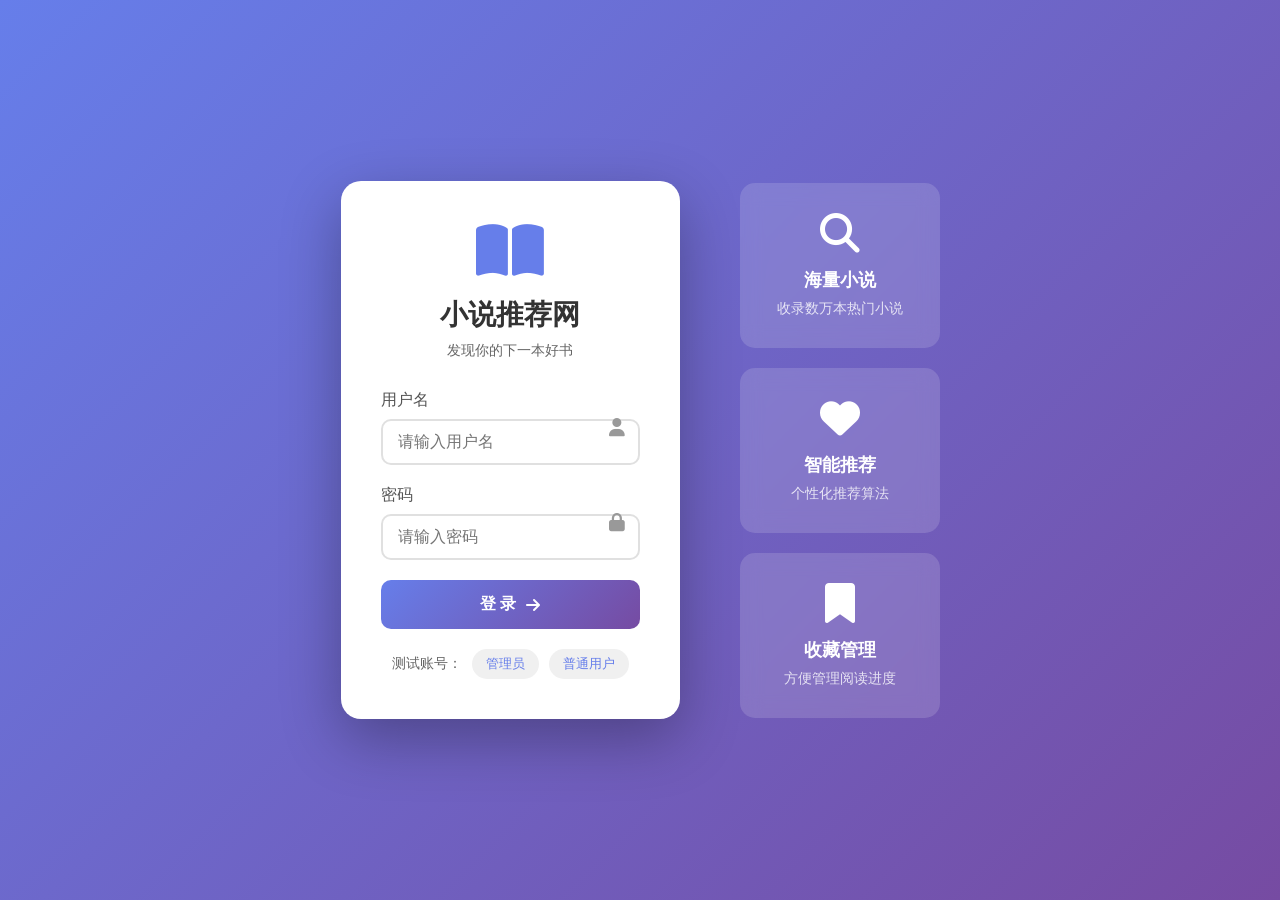
==== frontend/admin.html @ ff666b7a "图书推荐系统" ====
<!DOCTYPE html>
<html lang="zh-CN">
<head>
    <meta charset="UTF-8">
    <meta name="viewport" content="width=device-width, initial-scale=1.0">
    <title>小说推荐网 - 管理后台</title>
    <link rel="stylesheet" href="css/admin.css">
    <link href="https://cdnjs.cloudflare.com/ajax/libs/font-awesome/6.4.0/css/all.min.css" rel="stylesheet">
</head>
<body>
    <div class="admin-container">
        <aside class="sidebar">
            <div class="logo">
                <i class="fas fa-book-open"></i>
                <span>小说推荐网</span>
            </div>
            <nav class="sidebar-nav">
                <button class="nav-item active" data-page="books">
                    <i class="fas fa-book"></i>
                    <span>书籍管理</span>
                </button>
                <button class="nav-item" data-page="users">
                    <i class="fas fa-users"></i>
                    <span>用户管理</span>
                </button>
                <button class="nav-item" data-page="statistics">
                    <i class="fas fa-chart-bar"></i>
                    <span>数据统计</span>
                </button>
            </nav>
            <div class="sidebar-footer">
                <span id="adminName">管理员</span>
                <button class="logout-btn" onclick="logout()">退出</button>
            </div>
        </aside>

        <main class="main-panel">
            <header class="panel-header">
                <h1 id="pageTitle">书籍管理</h1>
                <div class="header-actions">
                    <button class="add-btn" id="addBtn" onclick="openAddModal()">
                        <i class="fas fa-plus"></i>
                        <span>新增</span>
                    </button>
                </div>
            </header>

            <div class="page-content">
                <div class="page active" id="books">
                    <div class="search-area">
                        <input type="text" id="bookSearch" placeholder="搜索书名或作者...">
                        <select id="bookStatusFilter">
                            <option value="">全部状态</option>
                            <option value="连载">连载中</option>
                            <option value="完结">已完结</option>
                        </select>
                        <button class="search-btn" onclick="searchBooks()">
                            <i class="fas fa-search"></i>
                        </button>
                    </div>
                    <table class="data-table">
                        <thead>
                            <tr>
                                <th>ID</th>
                                <th>书名</th>
                                <th>作者</th>
                                <th>状态</th>
                                <th>标签</th>
                                <th>操作</th>
                            </tr>
                        </thead>
                        <tbody id="booksTableBody"></tbody>
                    </table>
                    <div class="pagination" id="booksPagination"></div>
                </div>

                <div class="page" id="users">
                    <div class="search-area">
                        <input type="text" id="userSearch" placeholder="搜索用户名或手机号...">
                        <select id="userRoleFilter">
                            <option value="">全部角色</option>
                            <option value="admin">管理员</option>
                            <option value="user">普通用户</option>
                        </select>
                        <button class="search-btn" onclick="searchUsers()">
                            <i class="fas fa-search"></i>
                        </button>
                    </div>
                    <table class="data-table">
                        <thead>
                            <tr>
                                <th>ID</th>
                                <th>用户名</th>
                                <th>手机号</th>
                                <th>角色</th>
                                <th>创建时间</th>
                                <th>操作</th>
                            </tr>
                        </thead>
                        <tbody id="usersTableBody"></tbody>
                    </table>
                    <div class="pagination" id="usersPagination"></div>
                </div>

                <div class="page" id="statistics">
                    <div class="stats-grid">
                        <div class="stat-card">
                            <i class="fas fa-book"></i>
                            <div>
                                <span class="stat-value" id="statBooks">0</span>
                                <span class="stat-label">书籍总数</span>
                            </div>
                        </div>
                        <div class="stat-card">
                            <i class="fas fa-users"></i>
                            <div>
                                <span class="stat-value" id="statUsers">0</span>
                                <span class="stat-label">用户总数</span>
                            </div>
                        </div>
                        <div class="stat-card">
                            <i class="fas fa-star"></i>
                            <div>
                                <span class="stat-value" id="statFavorites">0</span>
                                <span class="stat-label">收藏总数</span>
                            </div>
                        </div>
                        <div class="stat-card">
                            <i class="fas fa-edit"></i>
                            <div>
                                <span class="stat-value" id="statSerializing">0</span>
                                <span class="stat-label">连载中</span>
                            </div>
                        </div>
                    </div>
                </div>
            </div>
        </main>
    </div>

    <div class="modal" id="bookModal">
        <div class="modal-content">
            <div class="modal-header">
                <h3 id="modalTitle">新增书籍</h3>
                <span class="close-modal" onclick="closeModal()">&times;</span>
            </div>
            <form id="bookForm">
                <div class="form-group">
                    <label>书名 *</label>
                    <input type="text" id="bookName" required>
                </div>
                <div class="form-group">
                    <label>作者 *</label>
                    <input type="text" id="bookAuthor" required>
                </div>
                <div class="form-group">
                    <label>状态</label>
                    <select id="bookStatus">
                        <option value="连载">连载</option>
                        <option value="完结">完结</option>
                    </select>
                </div>
                <div class="form-group">
                    <label>标签</label>
                    <input type="text" id="bookTags" placeholder="多个标签用逗号分隔">
                </div>
                <div class="form-group">
                    <label>简介</label>
                    <textarea id="bookIntro" rows="3"></textarea>
                </div>
                <div class="form-actions">
                    <button type="button" class="cancel-btn" onclick="closeModal()">取消</button>
                    <button type="submit" class="submit-btn">保存</button>
                </div>
            </form>
        </div>
    </div>

    <div class="modal" id="userModal">
        <div class="modal-content">
            <div class="modal-header">
                <h3 id="userModalTitle">新增用户</h3>
                <span class="close-modal" onclick="closeUserModal()">&times;</span>
            </div>
            <form id="userForm">
                <input type="hidden" id="userId">
                <div class="form-group">
                    <label>用户名 *</label>
                    <input type="text" id="userName" required>
                </div>
                <div class="form-group">
                    <label>手机号</label>
                    <input type="text" id="userPhone">
                </div>
                <div class="form-group">
                    <label>密码 *</label>
                    <input type="password" id="userPassword" required>
                </div>
                <div class="form-group">
                    <label>角色</label>
                    <select id="userRole">
                        <option value="user">普通用户</option>
                        <option value="admin">管理员</option>
                    </select>
                </div>
                <div class="form-actions">
                    <button type="button" class="cancel-btn" onclick="closeUserModal()">取消</button>
                    <button type="submit" class="submit-btn">保存</button>
                </div>
            </form>
        </div>
    </div>

    <script src="js/admin.js"></script>
</body>
</html>
---- frontend/css/admin.css ----
* {
    margin: 0;
    padding: 0;
    box-sizing: border-box;
}

body {
    font-family: 'Segoe UI', Tahoma, Geneva, Verdana, sans-serif;
    background: #f5f7fa;
    min-height: 100vh;
}

.admin-container {
    display: flex;
    height: 100vh;
}

.sidebar {
    width: 250px;
    background: linear-gradient(180deg, #1a1a2e 0%, #16213e 100%);
    color: white;
    display: flex;
    flex-direction: column;
}

.logo {
    padding: 25px;
    text-align: center;
    border-bottom: 1px solid rgba(255, 255, 255, 0.1);
    display: flex;
    align-items: center;
    justify-content: center;
    gap: 10px;
    font-size: 18px;
    font-weight: 600;
}

.logo i {
    font-size: 28px;
    color: #667eea;
}

.sidebar-nav {
    flex: 1;
    padding: 20px 0;
}

.nav-item {
    width: 100%;
    padding: 15px 25px;
    background: none;
    border: none;
    color: rgba(255, 255, 255, 0.7);
    cursor: pointer;
    text-align: left;
    transition: all 0.3s ease;
    display: flex;
    align-items: center;
    gap: 12px;
    font-size: 15px;
}

.nav-item:hover {
    background: rgba(255, 255, 255, 0.1);
    color: white;
}

.nav-item.active {
    background: #667eea;
    color: white;
}

.nav-item i {
    width: 20px;
}

.sidebar-footer {
    padding: 20px;
    border-top: 1px solid rgba(255, 255, 255, 0.1);
    text-align: center;
}

.sidebar-footer span {
    display: block;
    margin-bottom: 10px;
    font-size: 14px;
}

.logout-btn {
    background: rgba(255, 255, 255, 0.1);
    border: none;
    color: white;
    padding: 8px 20px;
    border-radius: 20px;
    cursor: pointer;
    font-size: 14px;
    transition: background 0.3s ease;
}

.logout-btn:hover {
    background: rgba(255, 255, 255, 0.2);
}

.main-panel {
    flex: 1;
    display: flex;
    flex-direction: column;
    overflow: auto;
}

.panel-header {
    background: white;
    padding: 20px 30px;
    display: flex;
    justify-content: space-between;
    align-items: center;
    box-shadow: 0 2px 8px rgba(0, 0, 0, 0.05);
}

.panel-header h1 {
    font-size: 24px;
    color: #333;
}

.header-actions {
    display: flex;
    gap: 10px;
}

.add-btn {
    background: #667eea;
    border: none;
    color: white;
    padding: 10px 20px;
    border-radius: 8px;
    cursor: pointer;
    font-size: 14px;
    font-weight: 500;
    transition: all 0.3s ease;
    display: flex;
    align-items: center;
    gap: 8px;
}

.add-btn:hover {
    background: #5a6fd6;
}

.page-content {
    flex: 1;
    padding: 25px 30px;
}

.page {
    display: none;
}

.page.active {
    display: block;
}

.search-area {
    display: flex;
    gap: 15px;
    margin-bottom: 20px;
    padding: 20px;
    background: white;
    border-radius: 10px;
    box-shadow: 0 2px 8px rgba(0, 0, 0, 0.05);
}

.search-area input {
    flex: 1;
    padding: 12px 15px;
    border: 2px solid #e0e0e0;
    border-radius: 8px;
    font-size: 14px;
    outline: none;
    transition: border-color 0.3s ease;
}

.search-area input:focus {
    border-color: #667eea;
}

.search-area select {
    padding: 12px 15px;
    border: 2px solid #e0e0e0;
    border-radius: 8px;
    font-size: 14px;
    outline: none;
    cursor: pointer;
}

.search-btn {
    background: #667eea;
    border: none;
    color: white;
    padding: 12px 20px;
    border-radius: 8px;
    cursor: pointer;
    transition: background 0.3s ease;
}

.search-btn:hover {
    background: #5a6fd6;
}

.data-table {
    width: 100%;
    border-collapse: collapse;
    background: white;
    border-radius: 10px;
    overflow: hidden;
    box-shadow: 0 2px 12px rgba(0, 0, 0, 0.08);
}

.data-table th,
.data-table td {
    padding: 14px 16px;
    text-align: left;
    border-bottom: 1px solid #f0f0f0;
}

.data-table th {
    background: #f8f9fa;
    font-weight: 600;
    color: #666;
    font-size: 14px;
}

.data-table tr:hover {
    background: #f8f9fa;
}

.data-table tr:last-child td {
    border-bottom: none;
}

.action-btns {
    display: flex;
    gap: 8px;
}

.action-btn {
    padding: 6px 12px;
    border: none;
    border-radius: 4px;
    cursor: pointer;
    font-size: 13px;
    transition: all 0.3s ease;
}

.edit-btn {
    background: #fff3cd;
    color: #856404;
}

.edit-btn:hover {
    background: #ffeeba;
}

.delete-btn {
    background: #fee2e2;
    color: #dc2626;
}

.delete-btn:hover {
    background: #fecaca;
}

.role-badge {
    padding: 4px 12px;
    border-radius: 20px;
    font-size: 12px;
    font-weight: 500;
}

.role-badge.admin {
    background: #d4edda;
    color: #155724;
}

.role-badge.user {
    background: #e8f4fd;
    color: #1e88e5;
}

.status-badge {
    padding: 4px 12px;
    border-radius: 20px;
    font-size: 12px;
    font-weight: 500;
}

.status-badge.serializing {
    background: #fff3cd;
    color: #856404;
}

.status-badge.completed {
    background: #d4edda;
    color: #155724;
}

.pagination {
    display: flex;
    justify-content: center;
    gap: 8px;
    margin-top: 20px;
}

.pagination button {
    padding: 8px 16px;
    border: 1px solid #e0e0e0;
    background: white;
    border-radius: 4px;
    cursor: pointer;
    transition: all 0.3s ease;
}

.pagination button:hover:not(:disabled) {
    background: #667eea;
    color: white;
    border-color: #667eea;
}

.pagination button.active {
    background: #667eea;
    color: white;
    border-color: #667eea;
}

.pagination button:disabled {
    opacity: 0.5;
    cursor: not-allowed;
}

.stats-grid {
    display: grid;
    grid-template-columns: repeat(auto-fill, minmax(250px, 1fr));
    gap: 20px;
}

.stat-card {
    background: white;
    padding: 30px;
    border-radius: 12px;
    box-shadow: 0 2px 12px rgba(0, 0, 0, 0.08);
    display: flex;
    align-items: center;
    gap: 20px;
}

.stat-card i {
    font-size: 40px;
    color: #667eea;
}

.stat-value {
    font-size: 32px;
    font-weight: 600;
    color: #333;
    display: block;
}

.stat-label {
    font-size: 14px;
    color: #999;
}

.modal {
    display: none;
    position: fixed;
    top: 0;
    left: 0;
    width: 100%;
    height: 100%;
    background: rgba(0, 0, 0, 0.5);
    justify-content: center;
    align-items: center;
    z-index: 1000;
}

.modal.show {
    display: flex;
}

.modal-content {
    background: white;
    border-radius: 12px;
    width: 90%;
    max-width: 500px;
    max-height: 90vh;
    overflow-y: auto;
    animation: modalSlide 0.3s ease;
}

@keyframes modalSlide {
    from {
        opacity: 0;
        transform: translateY(-20px);
    }
    to {
        opacity: 1;
        transform: translateY(0);
    }
}

.modal-header {
    display: flex;
    justify-content: space-between;
    align-items: center;
    padding: 20px;
    border-bottom: 1px solid #f0f0f0;
}

.modal-header h3 {
    font-size: 18px;
    color: #333;
}

.close-modal {
    font-size: 24px;
    cursor: pointer;
    color: #999;
    transition: color 0.3s ease;
}

.close-modal:hover {
    color: #333;
}

#bookForm, #userForm {
    padding: 20px;
}

.form-group {
    margin-bottom: 15px;
}

.form-group label {
    display: block;
    margin-bottom: 8px;
    color: #555;
    font-weight: 500;
}

.form-group input,
.form-group select,
.form-group textarea {
    width: 100%;
    padding: 12px;
    border: 2px solid #e0e0e0;
    border-radius: 8px;
    font-size: 14px;
    outline: none;
    transition: border-color 0.3s ease;
}

.form-group input:focus,
.form-group select:focus,
.form-group textarea:focus {
    border-color: #667eea;
}

.form-group textarea {
    resize: vertical;
}

.form-actions {
    display: flex;
    gap: 15px;
    margin-top: 25px;
}

.cancel-btn {
    flex: 1;
    padding: 12px;
    border: 2px solid #e0e0e0;
    background: white;
    color: #666;
    border-radius: 8px;
    cursor: pointer;
    font-size: 15px;
    font-weight: 500;
    transition: all 0.3s ease;
}

.cancel-btn:hover {
    background: #f8f9fa;
}

.submit-btn {
    flex: 2;
    padding: 12px;
    border: none;
    background: #667eea;
    color: white;
    border-radius: 8px;
    cursor: pointer;
    font-size: 15px;
    font-weight: 500;
    transition: background 0.3s ease;
}

.submit-btn:hover {
    background: #5a6fd6;
}

@media (max-width: 768px) {
    .admin-container {
        flex-direction: column;
    }
    
    .sidebar {
        width: 100%;
        flex-direction: row;
        flex-wrap: wrap;
        padding: 10px;
    }
    
    .logo {
        border-bottom: none;
        padding: 10px 20px;
        border-right: 1px solid rgba(255, 255, 255, 0.1);
    }
    
    .sidebar-nav {
        display: flex;
        padding: 0;
    }
    
    .nav-item {
        padding: 10px 15px;
    }
    
    .sidebar-footer {
        border-top: none;
        padding: 10px;
    }
    
    .search-area {
        flex-direction: column;
    }
    
    .data-table {
        overflow-x: auto;
    }
    
    .stats-grid {
        grid-template-columns: repeat(2, 1fr);
    }
}
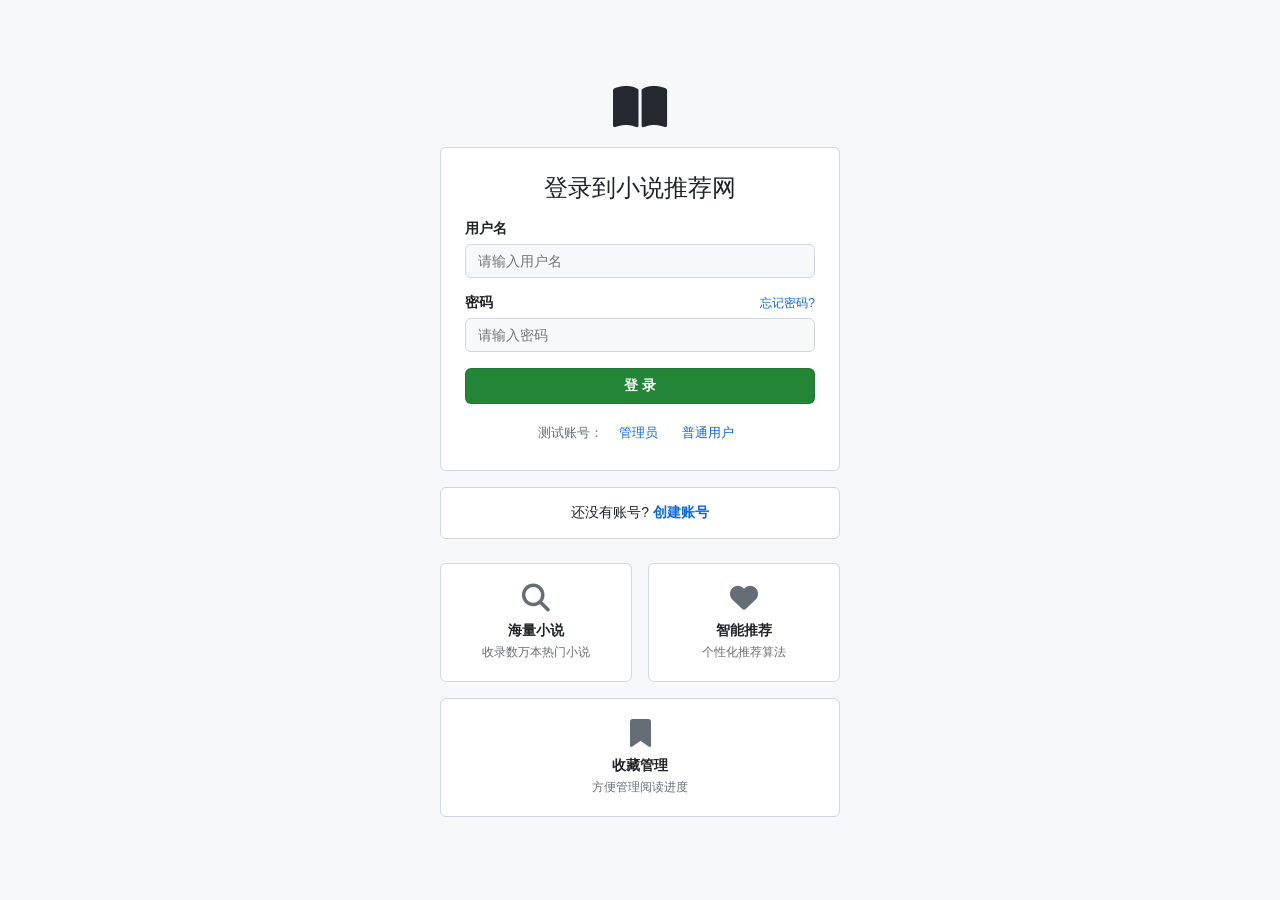
==== commit d6e63631: "优化" ====
--- a/frontend/admin.html
+++ b/frontend/admin.html
@@ -8,47 +8,73 @@
     <link href="https://cdnjs.cloudflare.com/ajax/libs/font-awesome/6.4.0/css/all.min.css" rel="stylesheet">
 </head>
 <body>
+    <header class="admin-header">
+        <div class="header-left">
+            <a href="/" class="logo">
+                <i class="fas fa-book-open"></i>
+                <span>小说推荐网</span>
+            </a>
+            <span class="header-divider">/</span>
+            <span class="header-title">管理后台</span>
+        </div>
+        <div class="header-right">
+            <a href="/home" class="header-link"><i class="fas fa-home"></i> 前台首页</a>
+            <div class="user-dropdown">
+                <span id="adminName" class="username">管理员</span>
+                <i class="fas fa-caret-down"></i>
+                <div class="dropdown-menu">
+                    <a href="#" onclick="logout()"><i class="fas fa-sign-out-alt"></i> 退出登录</a>
+                </div>
+            </div>
+        </div>
+    </header>
+
     <div class="admin-container">
         <aside class="sidebar">
-            <div class="logo">
-                <i class="fas fa-book-open"></i>
-                <span>小说推荐网</span>
-            </div>
             <nav class="sidebar-nav">
-                <button class="nav-item active" data-page="books">
-                    <i class="fas fa-book"></i>
-                    <span>书籍管理</span>
-                </button>
-                <button class="nav-item" data-page="users">
-                    <i class="fas fa-users"></i>
-                    <span>用户管理</span>
-                </button>
-                <button class="nav-item" data-page="statistics">
-                    <i class="fas fa-chart-bar"></i>
-                    <span>数据统计</span>
-                </button>
+                <div class="nav-section">
+                    <h3 class="nav-section-title">数据管理</h3>
+                    <button class="nav-item active" data-page="books">
+                        <i class="fas fa-book"></i>
+                        <span>书籍管理</span>
+                    </button>
+                    <button class="nav-item" data-page="users">
+                        <i class="fas fa-users"></i>
+                        <span>用户管理</span>
+                    </button>
+                </div>
+                <div class="nav-section">
+                    <h3 class="nav-section-title">系统工具</h3>
+                    <button class="nav-item" data-page="statistics">
+                        <i class="fas fa-chart-bar"></i>
+                        <span>数据统计</span>
+                    </button>
+                    <button class="nav-item" data-page="spider">
+                        <i class="fas fa-spider"></i>
+                        <span>爬虫工具</span>
+                    </button>
+                </div>
             </nav>
-            <div class="sidebar-footer">
-                <span id="adminName">管理员</span>
-                <button class="logout-btn" onclick="logout()">退出</button>
-            </div>
         </aside>
 
         <main class="main-panel">
-            <header class="panel-header">
-                <h1 id="pageTitle">书籍管理</h1>
-                <div class="header-actions">
-                    <button class="add-btn" id="addBtn" onclick="openAddModal()">
-                        <i class="fas fa-plus"></i>
-                        <span>新增</span>
-                    </button>
-                </div>
-            </header>
-
             <div class="page-content">
                 <div class="page active" id="books">
+                    <div class="page-header">
+                        <div class="page-title">
+                            <h2>书籍管理</h2>
+                            <p class="page-desc">管理系统中的所有书籍数据</p>
+                        </div>
+                        <button class="add-btn" id="addBtn" onclick="openAddModal()">
+                            <i class="fas fa-plus"></i>
+                            <span>新增书籍</span>
+                        </button>
+                    </div>
                     <div class="search-area">
-                        <input type="text" id="bookSearch" placeholder="搜索书名或作者...">
+                        <div class="search-input-wrapper">
+                            <i class="fas fa-search"></i>
+                            <input type="text" id="bookSearch" placeholder="搜索书名或作者...">
+                        </div>
                         <select id="bookStatusFilter">
                             <option value="">全部状态</option>
                             <option value="连载">连载中</option>
@@ -56,27 +82,43 @@
                         </select>
                         <button class="search-btn" onclick="searchBooks()">
                             <i class="fas fa-search"></i>
+                            搜索
                         </button>
                     </div>
-                    <table class="data-table">
-                        <thead>
-                            <tr>
-                                <th>ID</th>
-                                <th>书名</th>
-                                <th>作者</th>
-                                <th>状态</th>
-                                <th>标签</th>
-                                <th>操作</th>
-                            </tr>
-                        </thead>
-                        <tbody id="booksTableBody"></tbody>
-                    </table>
+                    <div class="table-wrapper">
+                        <table class="data-table">
+                            <thead>
+                                <tr>
+                                    <th>ID</th>
+                                    <th>书名</th>
+                                    <th>作者</th>
+                                    <th>状态</th>
+                                    <th>标签</th>
+                                    <th>操作</th>
+                                </tr>
+                            </thead>
+                            <tbody id="booksTableBody"></tbody>
+                        </table>
+                    </div>
                     <div class="pagination" id="booksPagination"></div>
                 </div>
 
                 <div class="page" id="users">
+                    <div class="page-header">
+                        <div class="page-title">
+                            <h2>用户管理</h2>
+                            <p class="page-desc">管理系统中的所有用户</p>
+                        </div>
+                        <button class="add-btn" onclick="openUserModal()">
+                            <i class="fas fa-plus"></i>
+                            <span>新增用户</span>
+                        </button>
+                    </div>
                     <div class="search-area">
-                        <input type="text" id="userSearch" placeholder="搜索用户名或手机号...">
+                        <div class="search-input-wrapper">
+                            <i class="fas fa-search"></i>
+                            <input type="text" id="userSearch" placeholder="搜索用户名或手机号...">
+                        </div>
                         <select id="userRoleFilter">
                             <option value="">全部角色</option>
                             <option value="admin">管理员</option>
@@ -84,52 +126,116 @@
                         </select>
                         <button class="search-btn" onclick="searchUsers()">
                             <i class="fas fa-search"></i>
+                            搜索
                         </button>
                     </div>
-                    <table class="data-table">
-                        <thead>
-                            <tr>
-                                <th>ID</th>
-                                <th>用户名</th>
-                                <th>手机号</th>
-                                <th>角色</th>
-                                <th>创建时间</th>
-                                <th>操作</th>
-                            </tr>
-                        </thead>
-                        <tbody id="usersTableBody"></tbody>
-                    </table>
+                    <div class="table-wrapper">
+                        <table class="data-table">
+                            <thead>
+                                <tr>
+                                    <th>ID</th>
+                                    <th>用户名</th>
+                                    <th>手机号</th>
+                                    <th>角色</th>
+                                    <th>创建时间</th>
+                                    <th>操作</th>
+                                </tr>
+                            </thead>
+                            <tbody id="usersTableBody"></tbody>
+                        </table>
+                    </div>
                     <div class="pagination" id="usersPagination"></div>
                 </div>
 
                 <div class="page" id="statistics">
+                    <div class="page-header">
+                        <div class="page-title">
+                            <h2>数据统计</h2>
+                            <p class="page-desc">系统数据概览</p>
+                        </div>
+                    </div>
                     <div class="stats-grid">
-                        <div class="stat-card">
-                            <i class="fas fa-book"></i>
-                            <div>
-                                <span class="stat-value" id="statBooks">0</span>
-                                <span class="stat-label">书籍总数</span>
-                            </div>
-                        </div>
-                        <div class="stat-card">
-                            <i class="fas fa-users"></i>
-                            <div>
-                                <span class="stat-value" id="statUsers">0</span>
-                                <span class="stat-label">用户总数</span>
-                            </div>
-                        </div>
-                        <div class="stat-card">
-                            <i class="fas fa-star"></i>
-                            <div>
-                                <span class="stat-value" id="statFavorites">0</span>
-                                <span class="stat-label">收藏总数</span>
-                            </div>
-                        </div>
-                        <div class="stat-card">
-                            <i class="fas fa-edit"></i>
-                            <div>
-                                <span class="stat-value" id="statSerializing">0</span>
-                                <span class="stat-label">连载中</span>
+                        <div class="stats-card">
+                            <div class="stats-icon"><i class="fas fa-book"></i></div>
+                            <div class="stats-info">
+                                <span class="stats-value" id="statBooks">0</span>
+                                <span class="stats-label">书籍总数</span>
+                            </div>
+                        </div>
+                        <div class="stats-card">
+                            <div class="stats-icon"><i class="fas fa-users"></i></div>
+                            <div class="stats-info">
+                                <span class="stats-value" id="statUsers">0</span>
+                                <span class="stats-label">用户总数</span>
+                            </div>
+                        </div>
+                        <div class="stats-card">
+                            <div class="stats-icon"><i class="fas fa-edit"></i></div>
+                            <div class="stats-info">
+                                <span class="stats-value" id="statSerializing">0</span>
+                                <span class="stats-label">连载中</span>
+                            </div>
+                        </div>
+                    </div>
+                </div>
+
+                <div class="page" id="spider">
+                    <div class="page-header">
+                        <div class="page-title">
+                            <h2>爬虫工具</h2>
+                            <p class="page-desc">起点月票榜数据爬取</p>
+                        </div>
+                    </div>
+                    <div class="spider-layout">
+                        <div class="spider-config">
+                            <div class="spider-inputs">
+                                <div class="spider-field">
+                                    <label>爬取页码</label>
+                                    <div class="page-range">
+                                        <input type="number" id="spiderPageStart" value="1" min="1" max="50">
+                                        <span>至</span>
+                                        <input type="number" id="spiderPageEnd" value="1" min="1" max="50">
+                                        <span class="estimate">每页20本，共 <b id="spiderEstimate">20</b> 本</span>
+                                    </div>
+                                </div>
+                                <div class="spider-field">
+                                    <label class="checkbox-label">
+                                        <input type="checkbox" id="spiderAutoSave" checked>
+                                        爬取后自动保存到书籍库
+                                    </label>
+                                </div>
+                                <div class="spider-actions">
+                                    <button class="spider-run-btn" onclick="runQidianSpider()">
+                                        <i class="fas fa-play"></i> 开始爬取
+                                    </button>
+                                    <button class="spider-clear-btn" onclick="clearSpider()">
+                                        <i class="fas fa-eraser"></i> 清空结果
+                                    </button>
+                                </div>
+                            </div>
+                        </div>
+                        <div class="spider-status" id="spiderStatus" style="display:none;">
+                            <i class="fas fa-spinner fa-spin"></i>
+                            <span id="spiderStatusText"></span>
+                        </div>
+                        <div class="spider-results" id="spiderResults" style="display:none;">
+                            <div class="spider-results-header">
+                                <h4>爬取结果（共 <span id="spiderCount">0</span> 本）</h4>
+                            </div>
+                            <div class="spider-table-wrapper">
+                                <table class="data-table">
+                                    <thead>
+                                        <tr>
+                                            <th>排名</th>
+                                            <th>书名</th>
+                                            <th>作者</th>
+                                            <th>状态</th>
+                                            <th>标签</th>
+                                            <th>简介</th>
+                                        </tr>
+                                    </thead>
+                                    <tbody id="spiderTableBody"></tbody>
+                                </table>
                             </div>
                         </div>
                     </div>
@@ -138,35 +244,80 @@
         </main>
     </div>
 
+    <!-- Detail Modal -->
+    <div class="modal" id="detailModal">
+        <div class="modal-overlay" onclick="closeDetailModal()"></div>
+        <div class="modal-content">
+            <div class="modal-header">
+                <h3 id="detailModalTitle">书籍详情</h3>
+                <button class="modal-close" onclick="closeDetailModal()">&times;</button>
+            </div>
+            <div class="modal-body">
+                <div class="detail-info">
+                    <div class="info-row">
+                        <span class="info-label">作者</span>
+                        <span class="info-value" id="detailAuthor"></span>
+                    </div>
+                    <div class="info-row">
+                        <span class="info-label">状态</span>
+                        <span class="info-value">
+                            <span id="detailStatus" class="status"></span>
+                        </span>
+                    </div>
+                    <div class="info-row">
+                        <span class="info-label">标签</span>
+                        <span class="info-value">
+                            <div id="detailTags" class="tags-list"></div>
+                        </span>
+                    </div>
+                    <div class="info-row">
+                        <span class="info-label">简介</span>
+                        <span class="info-value">
+                            <p id="detailIntro" class="intro-text"></p>
+                        </span>
+                    </div>
+                </div>
+            </div>
+        </div>
+    </div>
+
+    <!-- Book Modal -->
     <div class="modal" id="bookModal">
+        <div class="modal-overlay" onclick="closeModal()"></div>
         <div class="modal-content">
             <div class="modal-header">
                 <h3 id="modalTitle">新增书籍</h3>
-                <span class="close-modal" onclick="closeModal()">&times;</span>
+                <button class="modal-close" onclick="closeModal()">&times;</button>
             </div>
             <form id="bookForm">
-                <div class="form-group">
-                    <label>书名 *</label>
-                    <input type="text" id="bookName" required>
-                </div>
-                <div class="form-group">
-                    <label>作者 *</label>
-                    <input type="text" id="bookAuthor" required>
-                </div>
-                <div class="form-group">
-                    <label>状态</label>
-                    <select id="bookStatus">
-                        <option value="连载">连载</option>
-                        <option value="完结">完结</option>
-                    </select>
-                </div>
-                <div class="form-group">
-                    <label>标签</label>
-                    <input type="text" id="bookTags" placeholder="多个标签用逗号分隔">
-                </div>
-                <div class="form-group">
-                    <label>简介</label>
-                    <textarea id="bookIntro" rows="3"></textarea>
+                <div class="form-body">
+                    <div class="form-group">
+                        <label>书名 *</label>
+                        <input type="text" id="bookName" required>
+                    </div>
+                    <div class="form-group">
+                        <label>作者 *</label>
+                        <input type="text" id="bookAuthor" required>
+                    </div>
+                    <div class="form-group">
+                        <label>状态</label>
+                        <select id="bookStatus">
+                            <option value="连载">连载</option>
+                            <option value="完结">完结</option>
+                        </select>
+                    </div>
+                    <div class="form-group">
+                        <label>标签</label>
+                        <div id="tagsContainer" class="tags-container"></div>
+                        <div class="tag-input-group">
+                            <input type="text" id="bookTagsInput" placeholder="输入标签后按回车添加">
+                            <button type="button" onclick="addTag()" class="add-tag-btn">添加</button>
+                        </div>
+                    </div>
+                    <div class="form-group">
+                        <label>简介</label>
+                        <textarea id="bookIntro" rows="3"></textarea>
+                    </div>
                 </div>
                 <div class="form-actions">
                     <button type="button" class="cancel-btn" onclick="closeModal()">取消</button>
@@ -176,32 +327,36 @@
         </div>
     </div>
 
+    <!-- User Modal -->
     <div class="modal" id="userModal">
+        <div class="modal-overlay" onclick="closeUserModal()"></div>
         <div class="modal-content">
             <div class="modal-header">
                 <h3 id="userModalTitle">新增用户</h3>
-                <span class="close-modal" onclick="closeUserModal()">&times;</span>
+                <button class="modal-close" onclick="closeUserModal()">&times;</button>
             </div>
             <form id="userForm">
                 <input type="hidden" id="userId">
-                <div class="form-group">
-                    <label>用户名 *</label>
-                    <input type="text" id="userName" required>
-                </div>
-                <div class="form-group">
-                    <label>手机号</label>
-                    <input type="text" id="userPhone">
-                </div>
-                <div class="form-group">
-                    <label>密码 *</label>
-                    <input type="password" id="userPassword" required>
-                </div>
-                <div class="form-group">
-                    <label>角色</label>
-                    <select id="userRole">
-                        <option value="user">普通用户</option>
-                        <option value="admin">管理员</option>
-                    </select>
+                <div class="form-body">
+                    <div class="form-group">
+                        <label>用户名 *</label>
+                        <input type="text" id="userName" required>
+                    </div>
+                    <div class="form-group">
+                        <label>手机号</label>
+                        <input type="text" id="userPhone">
+                    </div>
+                    <div class="form-group">
+                        <label>密码 *</label>
+                        <input type="password" id="userPassword" required>
+                    </div>
+                    <div class="form-group">
+                        <label>角色</label>
+                        <select id="userRole">
+                            <option value="user">普通用户</option>
+                            <option value="admin">管理员</option>
+                        </select>
+                    </div>
                 </div>
                 <div class="form-actions">
                     <button type="button" class="cancel-btn" onclick="closeUserModal()">取消</button>
@@ -213,4 +368,4 @@
 
     <script src="js/admin.js"></script>
 </body>
-</html>+</html>
--- a/frontend/css/admin.css
+++ b/frontend/css/admin.css
@@ -4,331 +4,590 @@
     box-sizing: border-box;
 }
 
+html, body {
+    height: 100%;
+    width: 100%;
+    overflow: hidden;
+}
+
 body {
-    font-family: 'Segoe UI', Tahoma, Geneva, Verdana, sans-serif;
-    background: #f5f7fa;
-    min-height: 100vh;
-}
-
+    font-family: -apple-system, BlinkMacSystemFont, 'Segoe UI', 'Noto Sans', Helvetica, Arial, sans-serif;
+    background: #f6f8fa;
+    color: #1f2328;
+}
+
+/* Admin Header */
+.admin-header {
+    background: #24292f;
+    color: white;
+    padding: 12px 24px;
+    display: flex;
+    justify-content: space-between;
+    align-items: center;
+    flex-shrink: 0;
+}
+
+.header-left {
+    display: flex;
+    align-items: center;
+    gap: 8px;
+}
+
+.header-right {
+    display: flex;
+    align-items: center;
+    gap: 16px;
+}
+
+.logo {
+    display: flex;
+    align-items: center;
+    gap: 8px;
+    font-size: 16px;
+    font-weight: 600;
+    color: white;
+    text-decoration: none;
+}
+
+.logo:hover {
+    color: rgba(255, 255, 255, 0.8);
+}
+
+.logo i {
+    font-size: 20px;
+}
+
+.header-divider {
+    color: rgba(255, 255, 255, 0.4);
+    font-size: 16px;
+}
+
+.header-title {
+    font-size: 14px;
+    font-weight: 500;
+    color: rgba(255, 255, 255, 0.7);
+}
+
+.header-link {
+    color: rgba(255, 255, 255, 0.7);
+    text-decoration: none;
+    font-size: 13px;
+    display: flex;
+    align-items: center;
+    gap: 6px;
+    padding: 4px 8px;
+    border-radius: 6px;
+    transition: all 0.15s;
+}
+
+.header-link:hover {
+    color: white;
+    background: rgba(255, 255, 255, 0.1);
+}
+
+.user-dropdown {
+    position: relative;
+    display: flex;
+    align-items: center;
+    gap: 6px;
+    cursor: pointer;
+    padding: 4px 8px;
+    border-radius: 6px;
+}
+
+.user-dropdown:hover {
+    background: rgba(255, 255, 255, 0.1);
+}
+
+.username {
+    font-weight: 500;
+    font-size: 13px;
+}
+
+.dropdown-menu {
+    display: none;
+    position: absolute;
+    top: 100%;
+    right: 0;
+    background: white;
+    border: 1px solid #d0d7de;
+    border-radius: 6px;
+    box-shadow: 0 8px 24px rgba(140, 149, 159, 0.2);
+    min-width: 160px;
+    z-index: 200;
+    overflow: hidden;
+}
+
+.user-dropdown:hover .dropdown-menu {
+    display: block;
+}
+
+.dropdown-menu a {
+    display: flex;
+    align-items: center;
+    gap: 8px;
+    padding: 8px 16px;
+    color: #1f2328;
+    text-decoration: none;
+    font-size: 13px;
+}
+
+.dropdown-menu a:hover {
+    background: #f6f8fa;
+    color: #0969da;
+}
+
+.dropdown-menu a i {
+    color: #656d76;
+    width: 16px;
+}
+
+/* Admin Container */
 .admin-container {
     display: flex;
-    height: 100vh;
-}
-
+    height: calc(100vh - 48px);
+    overflow: hidden;
+}
+
+/* Sidebar */
 .sidebar {
-    width: 250px;
-    background: linear-gradient(180deg, #1a1a2e 0%, #16213e 100%);
-    color: white;
+    width: 260px;
+    min-width: 200px;
+    max-width: 320px;
+    background: white;
+    border-right: 1px solid #d0d7de;
     display: flex;
     flex-direction: column;
-}
-
-.logo {
-    padding: 25px;
-    text-align: center;
-    border-bottom: 1px solid rgba(255, 255, 255, 0.1);
-    display: flex;
-    align-items: center;
-    justify-content: center;
-    gap: 10px;
-    font-size: 18px;
-    font-weight: 600;
-}
-
-.logo i {
-    font-size: 28px;
-    color: #667eea;
+    flex-shrink: 0;
+    overflow-y: auto;
 }
 
 .sidebar-nav {
-    flex: 1;
-    padding: 20px 0;
+    padding: 16px 0;
+}
+
+.nav-section {
+    margin-bottom: 8px;
+}
+
+.nav-section-title {
+    font-size: 11px;
+    font-weight: 600;
+    color: #656d76;
+    text-transform: uppercase;
+    letter-spacing: 0.5px;
+    padding: 0 16px;
+    margin-bottom: 4px;
 }
 
 .nav-item {
     width: 100%;
-    padding: 15px 25px;
+    padding: 8px 16px;
     background: none;
     border: none;
-    color: rgba(255, 255, 255, 0.7);
+    color: #1f2328;
     cursor: pointer;
     text-align: left;
-    transition: all 0.3s ease;
-    display: flex;
-    align-items: center;
-    gap: 12px;
-    font-size: 15px;
+    transition: all 0.15s ease;
+    display: flex;
+    align-items: center;
+    gap: 10px;
+    font-size: 13px;
+    border-left: 3px solid transparent;
 }
 
 .nav-item:hover {
-    background: rgba(255, 255, 255, 0.1);
-    color: white;
+    background: #f6f8fa;
 }
 
 .nav-item.active {
-    background: #667eea;
-    color: white;
+    background: #f6f8fa;
+    color: #1f2328;
+    border-left-color: #0969da;
+    font-weight: 600;
 }
 
 .nav-item i {
-    width: 20px;
-}
-
-.sidebar-footer {
-    padding: 20px;
-    border-top: 1px solid rgba(255, 255, 255, 0.1);
+    width: 16px;
     text-align: center;
-}
-
-.sidebar-footer span {
-    display: block;
-    margin-bottom: 10px;
-    font-size: 14px;
-}
-
-.logout-btn {
-    background: rgba(255, 255, 255, 0.1);
-    border: none;
-    color: white;
-    padding: 8px 20px;
-    border-radius: 20px;
-    cursor: pointer;
-    font-size: 14px;
-    transition: background 0.3s ease;
-}
-
-.logout-btn:hover {
-    background: rgba(255, 255, 255, 0.2);
-}
-
+    font-size: 13px;
+    color: #656d76;
+}
+
+.nav-item.active i {
+    color: #0969da;
+}
+
+/* Main Panel */
 .main-panel {
     flex: 1;
     display: flex;
     flex-direction: column;
-    overflow: auto;
-}
-
-.panel-header {
-    background: white;
-    padding: 20px 30px;
-    display: flex;
-    justify-content: space-between;
-    align-items: center;
-    box-shadow: 0 2px 8px rgba(0, 0, 0, 0.05);
-}
-
-.panel-header h1 {
-    font-size: 24px;
-    color: #333;
-}
-
-.header-actions {
-    display: flex;
-    gap: 10px;
-}
-
-.add-btn {
-    background: #667eea;
-    border: none;
-    color: white;
-    padding: 10px 20px;
-    border-radius: 8px;
-    cursor: pointer;
-    font-size: 14px;
-    font-weight: 500;
-    transition: all 0.3s ease;
-    display: flex;
-    align-items: center;
-    gap: 8px;
-}
-
-.add-btn:hover {
-    background: #5a6fd6;
+    overflow: hidden;
+    min-width: 0;
 }
 
 .page-content {
     flex: 1;
-    padding: 25px 30px;
+    padding: 24px;
+    overflow-y: auto;
+    overflow-x: hidden;
 }
 
 .page {
     display: none;
+    height: 100%;
 }
 
 .page.active {
-    display: block;
-}
-
+    display: flex;
+    flex-direction: column;
+    height: 100%;
+}
+
+/* Page Header */
+.page-header {
+    display: flex;
+    justify-content: space-between;
+    align-items: flex-start;
+    margin-bottom: 16px;
+    flex-shrink: 0;
+}
+
+.page-title h2 {
+    font-size: 20px;
+    color: #1f2328;
+    font-weight: 600;
+}
+
+.page-desc {
+    font-size: 13px;
+    color: #656d76;
+    margin-top: 4px;
+}
+
+.add-btn {
+    background: #238636;
+    border: 1px solid rgba(27, 31, 36, 0.15);
+    color: white;
+    padding: 8px 16px;
+    border-radius: 6px;
+    cursor: pointer;
+    font-size: 13px;
+    font-weight: 600;
+    transition: background 0.15s ease;
+    display: flex;
+    align-items: center;
+    gap: 6px;
+    white-space: nowrap;
+}
+
+.add-btn:hover {
+    background: #2ea043;
+}
+
+/* Search Area */
 .search-area {
     display: flex;
-    gap: 15px;
-    margin-bottom: 20px;
-    padding: 20px;
-    background: white;
-    border-radius: 10px;
-    box-shadow: 0 2px 8px rgba(0, 0, 0, 0.05);
-}
-
-.search-area input {
+    gap: 10px;
+    margin-bottom: 12px;
+    padding: 12px;
+    background: white;
+    border: 1px solid #d0d7de;
+    border-radius: 6px;
+    flex-wrap: wrap;
+}
+
+.search-input-wrapper {
     flex: 1;
-    padding: 12px 15px;
-    border: 2px solid #e0e0e0;
-    border-radius: 8px;
-    font-size: 14px;
+    min-width: 150px;
+    max-width: 400px;
+    position: relative;
+}
+
+.search-input-wrapper i {
+    position: absolute;
+    left: 12px;
+    top: 50%;
+    transform: translateY(-50%);
+    color: #656d76;
+    font-size: 13px;
+}
+
+.search-input-wrapper input {
+    width: 100%;
+    padding: 8px 12px 8px 36px;
+    border: 1px solid #d0d7de;
+    border-radius: 6px;
+    font-size: 13px;
     outline: none;
-    transition: border-color 0.3s ease;
-}
-
-.search-area input:focus {
-    border-color: #667eea;
+    transition: border-color 0.15s ease, box-shadow 0.15s ease;
+    background: #f6f8fa;
+}
+
+.search-input-wrapper input:focus {
+    border-color: #0969da;
+    box-shadow: 0 0 0 3px rgba(9, 105, 218, 0.3);
+    background: white;
 }
 
 .search-area select {
-    padding: 12px 15px;
-    border: 2px solid #e0e0e0;
-    border-radius: 8px;
-    font-size: 14px;
+    padding: 8px 12px;
+    border: 1px solid #d0d7de;
+    border-radius: 6px;
+    font-size: 13px;
     outline: none;
     cursor: pointer;
+    min-width: 120px;
+    background: #f6f8fa;
 }
 
 .search-btn {
-    background: #667eea;
-    border: none;
+    background: #238636;
+    border: 1px solid rgba(27, 31, 36, 0.15);
     color: white;
-    padding: 12px 20px;
-    border-radius: 8px;
-    cursor: pointer;
-    transition: background 0.3s ease;
+    padding: 8px 14px;
+    border-radius: 6px;
+    cursor: pointer;
+    transition: background 0.15s ease;
+    white-space: nowrap;
+    font-size: 13px;
+    font-weight: 600;
+    display: flex;
+    align-items: center;
+    gap: 6px;
 }
 
 .search-btn:hover {
-    background: #5a6fd6;
+    background: #2ea043;
+}
+
+/* Table Wrapper */
+.table-wrapper {
+    flex: 1;
+    overflow-x: auto;
+    overflow-y: auto;
+    background: white;
+    border: 1px solid #d0d7de;
+    border-radius: 6px;
+    min-height: 0;
 }
 
 .data-table {
     width: 100%;
+    min-width: 600px;
     border-collapse: collapse;
-    background: white;
-    border-radius: 10px;
-    overflow: hidden;
-    box-shadow: 0 2px 12px rgba(0, 0, 0, 0.08);
+    table-layout: auto;
 }
 
 .data-table th,
 .data-table td {
-    padding: 14px 16px;
+    padding: 10px 12px;
     text-align: left;
-    border-bottom: 1px solid #f0f0f0;
+    border-bottom: 1px solid #d0d7de;
+    white-space: nowrap;
+    font-size: 13px;
 }
 
 .data-table th {
-    background: #f8f9fa;
-    font-weight: 600;
-    color: #666;
-    font-size: 14px;
+    background: #f6f8fa;
+    font-weight: 600;
+    color: #1f2328;
+    font-size: 12px;
+    position: sticky;
+    top: 0;
+    z-index: 1;
 }
 
 .data-table tr:hover {
-    background: #f8f9fa;
+    background: #f6f8fa;
 }
 
 .data-table tr:last-child td {
     border-bottom: none;
 }
 
+.book-name-link {
+    color: #0969da;
+    cursor: pointer;
+    text-decoration: none;
+    transition: color 0.15s ease;
+    font-weight: 500;
+}
+
+.book-name-link:hover {
+    text-decoration: underline;
+}
+
+.detail-tag {
+    background: #ddf4ff;
+    color: #0969da;
+    padding: 2px 8px;
+    border-radius: 12px;
+    font-size: 11px;
+    font-weight: 500;
+}
+
+.table-tag {
+    background: #ddf4ff;
+    color: #0969da;
+    padding: 2px 8px;
+    border-radius: 12px;
+    font-size: 11px;
+    white-space: nowrap;
+    font-weight: 500;
+}
+
+.edit-tag {
+    background: #0969da;
+    color: white;
+    padding: 4px 20px 4px 8px;
+    border-radius: 12px;
+    font-size: 12px;
+    position: relative;
+    white-space: nowrap;
+}
+
+.remove-tag {
+    position: absolute;
+    right: 5px;
+    top: 50%;
+    transform: translateY(-50%);
+    cursor: pointer;
+    font-size: 14px;
+    line-height: 1;
+    opacity: 0.8;
+}
+
+.remove-tag:hover {
+    opacity: 1;
+}
+
+.add-tag-btn {
+    background: #238636;
+    border: 1px solid rgba(27, 31, 36, 0.15);
+    color: white;
+    padding: 6px 12px;
+    border-radius: 6px;
+    cursor: pointer;
+    font-size: 13px;
+    font-weight: 600;
+    transition: background 0.15s ease;
+}
+
+.add-tag-btn:hover {
+    background: #2ea043;
+}
+
+/* Action Buttons */
 .action-btns {
     display: flex;
-    gap: 8px;
+    gap: 6px;
+    flex-wrap: wrap;
 }
 
 .action-btn {
-    padding: 6px 12px;
-    border: none;
-    border-radius: 4px;
-    cursor: pointer;
-    font-size: 13px;
-    transition: all 0.3s ease;
+    padding: 4px 10px;
+    border: 1px solid #d0d7de;
+    border-radius: 6px;
+    cursor: pointer;
+    font-size: 12px;
+    transition: all 0.15s ease;
+    white-space: nowrap;
+    background: white;
+    color: #1f2328;
 }
 
 .edit-btn {
-    background: #fff3cd;
-    color: #856404;
+    background: #f6f8fa;
+    border-color: #d0d7de;
 }
 
 .edit-btn:hover {
-    background: #ffeeba;
+    background: #eaeef2;
+    border-color: #0969da;
 }
 
 .delete-btn {
-    background: #fee2e2;
-    color: #dc2626;
+    background: #f6f8fa;
+    border-color: #d0d7de;
+    color: #cf222e;
 }
 
 .delete-btn:hover {
-    background: #fecaca;
-}
-
+    background: #ffebe9;
+    border-color: #cf222e;
+}
+
+/* Role Badge */
 .role-badge {
-    padding: 4px 12px;
-    border-radius: 20px;
-    font-size: 12px;
-    font-weight: 500;
+    padding: 2px 8px;
+    border-radius: 12px;
+    font-size: 11px;
+    font-weight: 600;
+    white-space: nowrap;
 }
 
 .role-badge.admin {
-    background: #d4edda;
-    color: #155724;
+    background: #dafbe1;
+    color: #1a7f37;
 }
 
 .role-badge.user {
-    background: #e8f4fd;
-    color: #1e88e5;
-}
-
+    background: #ddf4ff;
+    color: #0969da;
+}
+
+/* Status Badge */
 .status-badge {
-    padding: 4px 12px;
-    border-radius: 20px;
-    font-size: 12px;
-    font-weight: 500;
+    padding: 2px 8px;
+    border-radius: 12px;
+    font-size: 11px;
+    font-weight: 600;
+    white-space: nowrap;
 }
 
 .status-badge.serializing {
-    background: #fff3cd;
-    color: #856404;
+    background: #fff8c5;
+    color: #9a6700;
 }
 
 .status-badge.completed {
-    background: #d4edda;
-    color: #155724;
-}
-
+    background: #dafbe1;
+    color: #1a7f37;
+}
+
+/* Pagination */
 .pagination {
     display: flex;
     justify-content: center;
-    gap: 8px;
-    margin-top: 20px;
+    gap: 4px;
+    margin-top: 12px;
+    padding: 8px;
+    flex-shrink: 0;
 }
 
 .pagination button {
-    padding: 8px 16px;
-    border: 1px solid #e0e0e0;
-    background: white;
-    border-radius: 4px;
-    cursor: pointer;
-    transition: all 0.3s ease;
+    padding: 5px 10px;
+    border: 1px solid #d0d7de;
+    background: white;
+    border-radius: 6px;
+    cursor: pointer;
+    transition: all 0.15s ease;
+    font-size: 13px;
+    color: #1f2328;
 }
 
 .pagination button:hover:not(:disabled) {
-    background: #667eea;
+    background: #f6f8fa;
+    border-color: #0969da;
+    color: #0969da;
+}
+
+.pagination button.active {
+    background: #0969da;
     color: white;
-    border-color: #667eea;
-}
-
-.pagination button.active {
-    background: #667eea;
-    color: white;
-    border-color: #667eea;
+    border-color: #0969da;
 }
 
 .pagination button:disabled {
@@ -336,39 +595,52 @@
     cursor: not-allowed;
 }
 
+/* Stats Grid */
 .stats-grid {
     display: grid;
-    grid-template-columns: repeat(auto-fill, minmax(250px, 1fr));
-    gap: 20px;
-}
-
-.stat-card {
-    background: white;
-    padding: 30px;
-    border-radius: 12px;
-    box-shadow: 0 2px 12px rgba(0, 0, 0, 0.08);
-    display: flex;
-    align-items: center;
-    gap: 20px;
-}
-
-.stat-card i {
-    font-size: 40px;
-    color: #667eea;
-}
-
-.stat-value {
-    font-size: 32px;
-    font-weight: 600;
-    color: #333;
-    display: block;
-}
-
-.stat-label {
-    font-size: 14px;
-    color: #999;
-}
-
+    grid-template-columns: repeat(auto-fill, minmax(200px, 1fr));
+    gap: 16px;
+}
+
+.stats-card {
+    background: white;
+    border: 1px solid #d0d7de;
+    border-radius: 6px;
+    padding: 20px;
+    display: flex;
+    align-items: center;
+    gap: 16px;
+}
+
+.stats-icon {
+    width: 48px;
+    height: 48px;
+    background: #f6f8fa;
+    border-radius: 6px;
+    display: flex;
+    align-items: center;
+    justify-content: center;
+    font-size: 20px;
+    color: #656d76;
+}
+
+.stats-info {
+    display: flex;
+    flex-direction: column;
+}
+
+.stats-value {
+    font-size: 28px;
+    font-weight: 600;
+    color: #1f2328;
+}
+
+.stats-label {
+    font-size: 12px;
+    color: #656d76;
+}
+
+/* Modal */
 .modal {
     display: none;
     position: fixed;
@@ -376,30 +648,42 @@
     left: 0;
     width: 100%;
     height: 100%;
-    background: rgba(0, 0, 0, 0.5);
+    z-index: 1000;
     justify-content: center;
     align-items: center;
-    z-index: 1000;
+    padding: 16px;
 }
 
 .modal.show {
     display: flex;
 }
 
+.modal-overlay {
+    position: absolute;
+    top: 0;
+    left: 0;
+    width: 100%;
+    height: 100%;
+    background: rgba(27, 31, 36, 0.5);
+}
+
 .modal-content {
     background: white;
-    border-radius: 12px;
-    width: 90%;
+    border-radius: 6px;
+    width: 100%;
     max-width: 500px;
     max-height: 90vh;
     overflow-y: auto;
-    animation: modalSlide 0.3s ease;
+    border: 1px solid #d0d7de;
+    position: relative;
+    z-index: 1001;
+    animation: modalSlide 0.2s ease;
 }
 
 @keyframes modalSlide {
     from {
         opacity: 0;
-        transform: translateY(-20px);
+        transform: translateY(-8px);
     }
     to {
         opacity: 1;
@@ -411,144 +695,578 @@
     display: flex;
     justify-content: space-between;
     align-items: center;
-    padding: 20px;
-    border-bottom: 1px solid #f0f0f0;
+    padding: 12px 16px;
+    border-bottom: 1px solid #d0d7de;
+    position: sticky;
+    top: 0;
+    background: white;
+    z-index: 1;
 }
 
 .modal-header h3 {
+    font-size: 15px;
+    color: #1f2328;
+    font-weight: 600;
+}
+
+.modal-close {
+    background: none;
+    border: none;
     font-size: 18px;
-    color: #333;
-}
-
-.close-modal {
-    font-size: 24px;
-    cursor: pointer;
-    color: #999;
-    transition: color 0.3s ease;
-}
-
-.close-modal:hover {
-    color: #333;
-}
-
-#bookForm, #userForm {
-    padding: 20px;
+    cursor: pointer;
+    color: #656d76;
+    line-height: 1;
+}
+
+.modal-close:hover {
+    color: #1f2328;
+}
+
+.modal-body {
+    padding: 16px;
+}
+
+.detail-info {
+    display: flex;
+    flex-direction: column;
+    gap: 12px;
+}
+
+.info-row {
+    display: flex;
+    gap: 12px;
+    font-size: 13px;
+}
+
+.info-label {
+    color: #656d76;
+    min-width: 60px;
+    font-weight: 500;
+}
+
+.info-value {
+    color: #1f2328;
+    flex: 1;
+}
+
+.tags-list {
+    display: flex;
+    flex-wrap: wrap;
+    gap: 4px;
+}
+
+.tags-list .tag {
+    background: #ddf4ff;
+    color: #0969da;
+    padding: 2px 8px;
+    border-radius: 12px;
+    font-size: 11px;
+    font-weight: 500;
+}
+
+.intro-text {
+    line-height: 1.6;
+    font-size: 13px;
+    color: #656d76;
+}
+
+.tags-container {
+    display: flex;
+    flex-wrap: wrap;
+    gap: 6px;
+    margin-bottom: 8px;
+    min-height: 24px;
+}
+
+.tag-input-group {
+    display: flex;
+    gap: 8px;
+}
+
+.form-body {
+    padding: 16px;
 }
 
 .form-group {
-    margin-bottom: 15px;
+    margin-bottom: 12px;
 }
 
 .form-group label {
     display: block;
-    margin-bottom: 8px;
-    color: #555;
-    font-weight: 500;
+    margin-bottom: 4px;
+    color: #1f2328;
+    font-weight: 600;
+    font-size: 13px;
 }
 
 .form-group input,
 .form-group select,
 .form-group textarea {
     width: 100%;
-    padding: 12px;
-    border: 2px solid #e0e0e0;
-    border-radius: 8px;
-    font-size: 14px;
+    padding: 8px 12px;
+    border: 1px solid #d0d7de;
+    border-radius: 6px;
+    font-size: 13px;
     outline: none;
-    transition: border-color 0.3s ease;
+    transition: border-color 0.15s ease, box-shadow 0.15s ease;
+    box-sizing: border-box;
+    background: #f6f8fa;
 }
 
 .form-group input:focus,
 .form-group select:focus,
 .form-group textarea:focus {
-    border-color: #667eea;
+    border-color: #0969da;
+    box-shadow: 0 0 0 3px rgba(9, 105, 218, 0.3);
+    background: white;
 }
 
 .form-group textarea {
     resize: vertical;
+    min-height: 80px;
 }
 
 .form-actions {
     display: flex;
-    gap: 15px;
-    margin-top: 25px;
+    gap: 10px;
+    padding: 12px 16px;
+    border-top: 1px solid #d0d7de;
 }
 
 .cancel-btn {
     flex: 1;
-    padding: 12px;
-    border: 2px solid #e0e0e0;
-    background: white;
-    color: #666;
-    border-radius: 8px;
-    cursor: pointer;
-    font-size: 15px;
-    font-weight: 500;
-    transition: all 0.3s ease;
+    padding: 8px 16px;
+    border: 1px solid #d0d7de;
+    background: #f6f8fa;
+    color: #1f2328;
+    border-radius: 6px;
+    cursor: pointer;
+    font-size: 13px;
+    font-weight: 600;
+    transition: all 0.15s ease;
 }
 
 .cancel-btn:hover {
-    background: #f8f9fa;
+    background: #eaeef2;
 }
 
 .submit-btn {
     flex: 2;
-    padding: 12px;
-    border: none;
-    background: #667eea;
+    padding: 8px 16px;
+    border: 1px solid rgba(27, 31, 36, 0.15);
+    background: #238636;
     color: white;
-    border-radius: 8px;
-    cursor: pointer;
-    font-size: 15px;
+    border-radius: 6px;
+    cursor: pointer;
+    font-size: 13px;
+    font-weight: 600;
+    transition: background 0.15s ease;
+}
+
+.submit-btn:hover {
+    background: #2ea043;
+}
+
+/* Spider Tool */
+.spider-layout {
+    display: flex;
+    flex-direction: column;
+    gap: 16px;
+}
+
+.spider-config {
+    display: flex;
+    gap: 16px;
+}
+
+.spider-inputs {
+    flex: 1;
+    background: white;
+    padding: 16px;
+    border: 1px solid #d0d7de;
+    border-radius: 6px;
+}
+
+.spider-field {
+    margin-bottom: 12px;
+}
+
+.spider-field label {
+    display: block;
+    margin-bottom: 4px;
+    color: #1f2328;
+    font-weight: 600;
+    font-size: 13px;
+}
+
+.checkbox-label {
+    display: flex;
+    align-items: center;
+    gap: 6px;
+    cursor: pointer;
+}
+
+.checkbox-label input {
+    width: auto;
+}
+
+.page-range {
+    display: flex;
+    gap: 8px;
+    align-items: center;
+}
+
+.page-range input {
+    width: 70px;
+    padding: 8px 10px;
+    border: 1px solid #d0d7de;
+    border-radius: 6px;
+    font-size: 13px;
+    outline: none;
+    transition: border-color 0.15s ease, box-shadow 0.15s ease;
+    background: #f6f8fa;
+    text-align: center;
+}
+
+.page-range input:focus {
+    border-color: #0969da;
+    box-shadow: 0 0 0 3px rgba(9, 105, 218, 0.3);
+    background: white;
+}
+
+.page-range span {
+    color: #656d76;
+    font-size: 13px;
+}
+
+.estimate {
+    font-size: 12px;
+    color: #656d76;
+}
+
+.spider-actions {
+    display: flex;
+    gap: 8px;
+    margin-top: 12px;
+    flex-wrap: wrap;
+}
+
+.spider-run-btn {
+    background: #238636;
+    border: 1px solid rgba(27, 31, 36, 0.15);
+    color: white;
+    padding: 8px 16px;
+    border-radius: 6px;
+    cursor: pointer;
+    font-size: 13px;
+    font-weight: 600;
+    transition: background 0.15s ease;
+    display: inline-flex;
+    align-items: center;
+    gap: 6px;
+}
+
+.spider-run-btn:hover {
+    background: #2ea043;
+}
+
+.spider-clear-btn {
+    background: #f6f8fa;
+    border: 1px solid #d0d7de;
+    color: #1f2328;
+    padding: 8px 16px;
+    border-radius: 6px;
+    cursor: pointer;
+    font-size: 13px;
+    font-weight: 600;
+    transition: all 0.15s ease;
+    display: inline-flex;
+    align-items: center;
+    gap: 6px;
+}
+
+.spider-clear-btn:hover {
+    background: #eaeef2;
+}
+
+.spider-status {
+    display: flex;
+    align-items: center;
+    gap: 8px;
+    padding: 10px 14px;
+    border-radius: 6px;
+    font-size: 13px;
     font-weight: 500;
-    transition: background 0.3s ease;
-}
-
-.submit-btn:hover {
-    background: #5a6fd6;
-}
-
+    background: #ddf4ff;
+    color: #0969da;
+    border: 1px solid #b6e3ff;
+}
+
+.spider-status i {
+    font-size: 14px;
+}
+
+.spider-results {
+    background: white;
+    border: 1px solid #d0d7de;
+    border-radius: 6px;
+    overflow: hidden;
+}
+
+.spider-results-header {
+    padding: 10px 14px;
+    border-bottom: 1px solid #d0d7de;
+}
+
+.spider-results-header h4 {
+    font-size: 14px;
+    color: #1f2328;
+    font-weight: 600;
+}
+
+.spider-table-wrapper {
+    overflow-x: auto;
+    overflow-y: auto;
+    max-height: 400px;
+}
+
+.spider-group {
+    display: inline-block;
+    background: #ddf4ff;
+    color: #0969da;
+    padding: 2px 6px;
+    border-radius: 12px;
+    font-size: 10px;
+    margin: 2px 4px 2px 0;
+    font-weight: 500;
+}
+
+/* Responsive */
 @media (max-width: 768px) {
+    .admin-header {
+        padding: 10px 16px;
+        flex-wrap: wrap;
+        gap: 8px;
+    }
+
+    .header-left {
+        flex-wrap: wrap;
+    }
+
+    .header-right {
+        gap: 10px;
+    }
+
     .admin-container {
         flex-direction: column;
-    }
-    
+        height: calc(100vh - 56px);
+    }
+
     .sidebar {
         width: 100%;
-        flex-direction: row;
-        flex-wrap: wrap;
-        padding: 10px;
-    }
-    
-    .logo {
-        border-bottom: none;
-        padding: 10px 20px;
-        border-right: 1px solid rgba(255, 255, 255, 0.1);
-    }
-    
+        min-width: auto;
+        max-width: none;
+        border-right: none;
+        border-bottom: 1px solid #d0d7de;
+        overflow-x: auto;
+    }
+
     .sidebar-nav {
         display: flex;
-        padding: 0;
-    }
-    
+        padding: 8px 16px;
+        gap: 16px;
+    }
+
+    .nav-section {
+        display: flex;
+        gap: 4px;
+        margin-bottom: 0;
+    }
+
+    .nav-section-title {
+        display: none;
+    }
+
     .nav-item {
-        padding: 10px 15px;
-    }
-    
-    .sidebar-footer {
-        border-top: none;
-        padding: 10px;
-    }
-    
+        padding: 6px 10px;
+        font-size: 12px;
+        white-space: nowrap;
+        border-left: none;
+        border-bottom: 2px solid transparent;
+        border-radius: 0;
+    }
+
+    .nav-item.active {
+        border-left-color: transparent;
+        border-bottom-color: #0969da;
+    }
+
+    .page-content {
+        padding: 16px;
+    }
+
+    .page-header {
+        flex-direction: column;
+        gap: 12px;
+        align-items: flex-start;
+    }
+
+    .add-btn {
+        width: 100%;
+        justify-content: center;
+    }
+
     .search-area {
         flex-direction: column;
-    }
-    
-    .data-table {
-        overflow-x: auto;
-    }
-    
+        gap: 8px;
+    }
+
+    .search-input-wrapper {
+        max-width: none;
+    }
+
     .stats-grid {
-        grid-template-columns: repeat(2, 1fr);
-    }
-}+        grid-template-columns: 1fr;
+    }
+
+    .spider-config {
+        flex-direction: column;
+    }
+
+    .spider-actions {
+        flex-direction: column;
+    }
+
+    .spider-run-btn,
+    .spider-clear-btn {
+        width: 100%;
+        justify-content: center;
+    }
+}
+
+@media (max-width: 480px) {
+    .admin-header {
+        padding: 8px 12px;
+    }
+
+    .logo {
+        font-size: 14px;
+    }
+
+    .logo i {
+        font-size: 18px;
+    }
+
+    .header-divider {
+        font-size: 14px;
+    }
+
+    .header-title {
+        font-size: 12px;
+    }
+
+    .header-link {
+        font-size: 12px;
+    }
+
+    .username {
+        font-size: 12px;
+    }
+
+    .page-content {
+        padding: 12px;
+    }
+
+    .page-title h2 {
+        font-size: 16px;
+    }
+
+    .page-desc {
+        font-size: 12px;
+    }
+
+    .search-area {
+        padding: 10px;
+    }
+
+    .search-input-wrapper input,
+    .search-area select {
+        padding: 6px 8px 6px 32px;
+        font-size: 12px;
+    }
+
+    .search-input-wrapper i {
+        font-size: 12px;
+        left: 10px;
+    }
+
+    .search-btn {
+        padding: 6px 10px;
+        font-size: 12px;
+    }
+
+    .table-wrapper {
+        border-radius: 6px;
+    }
+
+    .data-table th,
+    .data-table td {
+        padding: 8px 6px;
+        font-size: 11px;
+    }
+
+    .action-btns {
+        flex-direction: column;
+        gap: 3px;
+    }
+
+    .action-btn {
+        padding: 3px 6px;
+        font-size: 10px;
+        white-space: normal;
+    }
+
+    .modal-content {
+        width: 95%;
+        margin: 8px;
+    }
+
+    .modal-header {
+        padding: 10px 12px;
+    }
+
+    .modal-header h3 {
+        font-size: 14px;
+    }
+
+    .form-body {
+        padding: 12px;
+    }
+
+    .form-group input,
+    .form-group select,
+    .form-group textarea {
+        padding: 6px 8px;
+        font-size: 12px;
+    }
+
+    .form-actions {
+        flex-direction: column;
+        gap: 8px;
+        padding: 10px 12px;
+    }
+
+    .cancel-btn,
+    .submit-btn {
+        padding: 8px;
+        font-size: 12px;
+    }
+
+    .page-range {
+        flex-wrap: wrap;
+    }
+
+    .page-range input {
+        width: 60px;
+    }
+}
